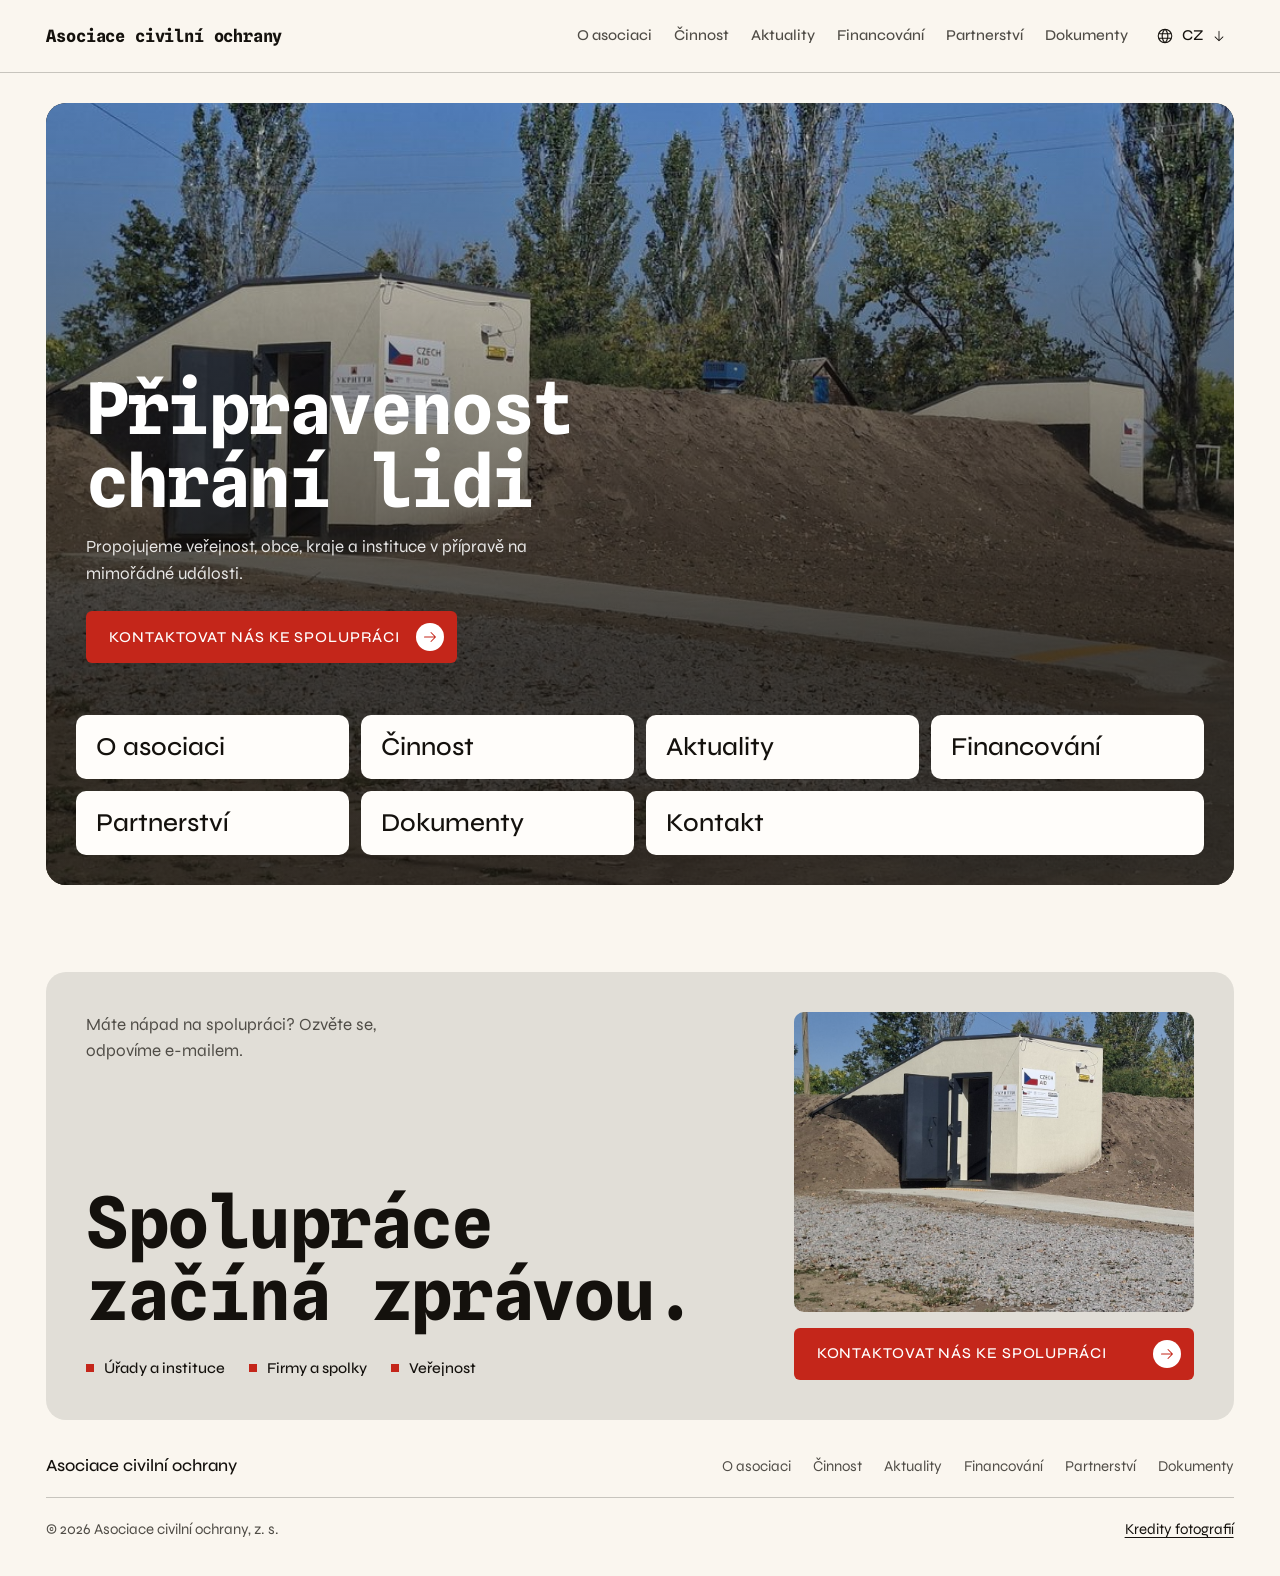
==== web-plna-verze/index.html @ 9e510ac5 "Náhled webu Asociace civilní ochrany: plná verze a verze Web připravujeme Co-Authored-By: Claude Opu" ====
<!doctype html>
<html lang="cs">
<head>
  <meta charset="utf-8">
  <meta name="viewport" content="width=device-width, initial-scale=1">
  <title data-i18n="meta.title">Asociace civilní ochrany | Připravenost obyvatel a spolupráce s institucemi</title>
  <meta name="description" content="Asociace civilní ochrany vznikla v roce 2026. Propojuje veřejnost, obce, kraje a instituce v přípravě na mimořádné události." data-i18n-attr="content:meta.desc">
  <meta name="theme-color" content="#FAF6EF">
  <link rel="preload" href="assets/fonts/SplineSansMono-Variable.ttf" as="font" type="font/ttf" crossorigin>
  <link rel="preload" href="assets/fonts/Syne-Variable.ttf" as="font" type="font/ttf" crossorigin>
  <link rel="stylesheet" href="css/styles.css">
  <script>if(!matchMedia('(prefers-reduced-motion: reduce)').matches){document.documentElement.classList.add('js-enter');setTimeout(function(){document.documentElement.classList.remove('js-enter')},2500)}</script>
  <script src="js/i18n.js" defer></script>
  <script src="js/main.js" defer></script>
</head>
<body>
<a class="skip" href="#obsah"><span data-i18n="ui.skip">Přeskočit na obsah</span></a>

<header class="nav">
  <div class="wrap nav__bar">
    <a class="brand" href="index.html"><span data-i18n="ui.brand">Asociace civilní ochrany</span></a>
    <nav class="nav__links" aria-label="Hlavní navigace" data-i18n-attr="aria-label:ui.mainnav">
      <a href="o-asociaci.html"><span data-i18n="nav.about">O asociaci</span></a>
      <a href="cinnost.html"><span data-i18n="nav.areas">Činnost</span></a>
      <a href="aktuality.html"><span data-i18n="nav.news">Aktuality</span></a>
      <a href="financovani.html"><span data-i18n="nav.funding">Financování</span></a>
      <a href="partnerstvi.html"><span data-i18n="nav.partners">Partnerství</span></a>
      <a href="dokumenty.html"><span data-i18n="nav.docs">Dokumenty</span></a>
    </nav>
    <div class="langdd lang--bar" data-langdd>
      <button class="langdd__btn" type="button" aria-haspopup="listbox" aria-expanded="false" aria-controls="langdd-bar" aria-label="Jazyk" data-i18n-attr="aria-label:ui.langgroup"><span class="ic ic--globe langdd__globe" aria-hidden="true"></span><span data-langdd-code>CZ</span><span class="ic ic--arrow-right langdd__caret" aria-hidden="true"></span></button>
      <ul class="langdd__list" id="langdd-bar" role="listbox" aria-label="Jazyk" data-i18n-attr="aria-label:ui.langgroup" hidden>
        <li class="langdd__opt" role="option" data-lang="cs" lang="cs" aria-selected="true" tabindex="-1">Čeština (CZ)</li>
        <li class="langdd__opt" role="option" data-lang="en" lang="en" aria-selected="false" tabindex="-1">English (EN)</li>
        <li class="langdd__opt" role="option" data-lang="pl" lang="pl" aria-selected="false" tabindex="-1">Polski (PL)</li>
        <li class="langdd__opt" role="option" data-lang="uk" lang="uk" aria-selected="false" tabindex="-1">Українська (UA)</li>
        <li class="langdd__opt" role="option" data-lang="fi" lang="fi" aria-selected="false" tabindex="-1">Suomi (FI)</li>
      </ul>
    </div>
    <a class="btn btn--primary nav__cta" href="kontakt.html" data-bar-cta><span data-i18n="nav.contact">Kontakt</span><span class="btn__arrow" aria-hidden="true"><span class="ic ic--arrow-right"></span></span></a>
    <button class="burger" type="button" aria-expanded="false" aria-controls="menu" data-burger aria-label="Otevřít menu" data-i18n-attr="aria-label:ui.menuOpen"><span></span><span></span></button>
  </div>
</header>

<div class="menu" id="menu" role="dialog" aria-modal="true" aria-label="Menu" data-i18n-attr="aria-label:ui.menu" data-menu>
  <div class="menu__top">
    <a class="brand" href="index.html" data-menu-link><span data-i18n="ui.brand">Asociace civilní ochrany</span></a>
    <button class="burger burger--close" type="button" data-menu-close aria-label="Zavřít menu" data-i18n-attr="aria-label:ui.menuClose"><span></span><span></span></button>
  </div>
  <ul class="menu__list">
    <li style="--i:0"><a href="o-asociaci.html" data-menu-link><span data-i18n="nav.about">O asociaci</span></a></li>
    <li style="--i:1"><a href="cinnost.html" data-menu-link><span data-i18n="nav.areas">Činnost</span></a></li>
    <li style="--i:2"><a href="aktuality.html" data-menu-link><span data-i18n="nav.news">Aktuality</span></a></li>
    <li style="--i:3"><a href="financovani.html" data-menu-link><span data-i18n="nav.funding">Financování</span></a></li>
    <li style="--i:4"><a href="partnerstvi.html" data-menu-link><span data-i18n="nav.partners">Partnerství</span></a></li>
    <li style="--i:5"><a href="dokumenty.html" data-menu-link><span data-i18n="nav.docs">Dokumenty</span></a></li>
    <li style="--i:6"><a href="kontakt.html" data-menu-link><span data-i18n="nav.contact">Kontakt</span></a></li>
  </ul>
  <div class="menu__foot">
    <div class="langdd langdd--up" data-langdd>
      <button class="langdd__btn" type="button" aria-haspopup="listbox" aria-expanded="false" aria-controls="langdd-menu" aria-label="Jazyk" data-i18n-attr="aria-label:ui.langgroup"><span class="ic ic--globe langdd__globe" aria-hidden="true"></span><span data-langdd-code>CZ</span><span class="ic ic--arrow-right langdd__caret" aria-hidden="true"></span></button>
      <ul class="langdd__list" id="langdd-menu" role="listbox" aria-label="Jazyk" data-i18n-attr="aria-label:ui.langgroup" hidden>
        <li class="langdd__opt" role="option" data-lang="cs" lang="cs" aria-selected="true" tabindex="-1">Čeština (CZ)</li>
        <li class="langdd__opt" role="option" data-lang="en" lang="en" aria-selected="false" tabindex="-1">English (EN)</li>
        <li class="langdd__opt" role="option" data-lang="pl" lang="pl" aria-selected="false" tabindex="-1">Polski (PL)</li>
        <li class="langdd__opt" role="option" data-lang="uk" lang="uk" aria-selected="false" tabindex="-1">Українська (UA)</li>
        <li class="langdd__opt" role="option" data-lang="fi" lang="fi" aria-selected="false" tabindex="-1">Suomi (FI)</li>
      </ul>
    </div>
    <a class="btn btn--primary btn--block" href="kontakt.html" data-menu-link><span data-i18n="cta.contactFull">Kontaktovat nás ke spolupráci</span><span class="btn__arrow" aria-hidden="true"><span class="ic ic--arrow-right"></span></span></a>
  </div>
</div>

<main id="obsah">
  <section class="hero" aria-labelledby="hero-title">
    <div class="wrap">
      <div class="hero__grid">
      
      <div class="hero__card">
        <div class="hero__media" data-hero="card"><picture><source media="(min-width: 1200px)" srcset="assets/img/hero-shelter-wide.jpg" width="2600" height="1462"><img src="assets/img/hero-shelter-w1280.jpg" srcset="assets/img/hero-shelter-w1280.jpg 1280w, assets/img/hero-shelter.jpg 2560w" sizes="100vw" width="2560" height="1440" fetchpriority="high" alt="Zemí krytý úkryt pro civilní obyvatelstvo s otevřenými ocelovými dveřmi a betonovým chodníkem" data-i18n-attr="alt:hero.alt"></picture></div>
        <div class="hero__copy">
          <h1 class="h1 hero__title" id="hero-title"><span class="ln" data-hero="rise" data-i18n="hero.t1">Připravenost</span><span class="ln" data-hero="rise" data-i18n="hero.t2">chrání lidi</span></h1>
          <p class="hero__lede" data-hero="rise" data-i18n="hero.lede">Propojujeme veřejnost, obce, kraje a instituce v přípravě na mimořádné události.</p>
          <a class="btn btn--primary hero__cta" data-hero="rise" href="kontakt.html#formular"><span data-i18n="cta.contactFull">Kontaktovat nás ke spolupráci</span><span class="btn__arrow" aria-hidden="true"><span class="ic ic--arrow-right"></span></span></a>
        </div>
      </div>
      </div>
      <nav class="signpost" aria-label="Rozcestník" data-i18n-attr="aria-label:sp.label">
          <ol class="signpost__list">
            <li data-hero="sp"><a class="sp" href="o-asociaci.html"><span class="sp__title" data-i18n="nav.about">O asociaci</span><span class="ic ic--arrow-right sp__arrow" aria-hidden="true"></span></a></li>
            <li data-hero="sp"><a class="sp" href="cinnost.html"><span class="sp__title" data-i18n="nav.areas">Činnost</span><span class="ic ic--arrow-right sp__arrow" aria-hidden="true"></span></a></li>
            <li data-hero="sp"><a class="sp" href="aktuality.html"><span class="sp__title" data-i18n="nav.news">Aktuality</span><span class="ic ic--arrow-right sp__arrow" aria-hidden="true"></span></a></li>
            <li data-hero="sp"><a class="sp" href="financovani.html"><span class="sp__title" data-i18n="nav.funding">Financování</span><span class="ic ic--arrow-right sp__arrow" aria-hidden="true"></span></a></li>
            <li data-hero="sp"><a class="sp" href="partnerstvi.html"><span class="sp__title" data-i18n="nav.partners">Partnerství</span><span class="ic ic--arrow-right sp__arrow" aria-hidden="true"></span></a></li>
            <li data-hero="sp"><a class="sp" href="dokumenty.html"><span class="sp__title" data-i18n="nav.docs">Dokumenty</span><span class="ic ic--arrow-right sp__arrow" aria-hidden="true"></span></a></li>
            <li data-hero="sp"><a class="sp" href="kontakt.html"><span class="sp__title" data-i18n="nav.contact">Kontakt</span><span class="ic ic--arrow-right sp__arrow" aria-hidden="true"></span></a></li>
          </ol>
      </nav>
    </div>
  </section>
</main>

<footer class="foot">
  <div class="wrap">
    <div class="fpanel" data-reveal="rise">
      <div class="fpanel__main">
        <p class="fpanel__note" data-i18n="foot.note">Máte nápad na spolupráci? Ozvěte se, odpovíme e-mailem.</p>
        <h2 class="h1 fpanel__title"><span class="ln" data-i18n="foot.t1">Spolupráce</span><span class="ln" data-i18n="foot.t2">začíná zprávou.</span></h2>
        <ul class="ftags" aria-label="Pro koho" data-i18n-attr="aria-label:foot.tagslabel">
          <li class="ftag"><span class="sq" aria-hidden="true"></span><span data-i18n="foot.tag1">Úřady a instituce</span></li>
          <li class="ftag"><span class="sq" aria-hidden="true"></span><span data-i18n="foot.tag2">Firmy a spolky</span></li>
          <li class="ftag"><span class="sq" aria-hidden="true"></span><span data-i18n="foot.tag3">Veřejnost</span></li>
        </ul>
      </div>
      <div class="fpanel__side">
        <div class="frame fpanel__photo"><img src="assets/img/contact-shelter-22x25.jpg" width="1056" height="1200" decoding="async" data-reveal="media" alt="Vstup do úkrytu pro civilní obyvatelstvo pod zemním valem" data-i18n-attr="alt:foot.alt"></div>
        <a class="btn btn--primary btn--block" href="kontakt.html"><span data-i18n="cta.contactFull">Kontaktovat nás ke spolupráci</span><span class="btn__arrow" aria-hidden="true"><span class="ic ic--arrow-right"></span></span></a>
      </div>
    </div>
    <div class="fbar" data-reveal="rise">
      <a class="brand brand--foot" href="index.html"><span data-i18n="ui.brand">Asociace civilní ochrany</span></a>
      <nav class="fbar__links" aria-label="Navigace v patičce" data-i18n-attr="aria-label:foot.navlabel">
        <a href="o-asociaci.html"><span data-i18n="nav.about">O asociaci</span></a>
        <a href="cinnost.html"><span data-i18n="nav.areas">Činnost</span></a>
        <a href="aktuality.html"><span data-i18n="nav.news">Aktuality</span></a>
        <a href="financovani.html"><span data-i18n="nav.funding">Financování</span></a>
        <a href="partnerstvi.html"><span data-i18n="nav.partners">Partnerství</span></a>
        <a href="dokumenty.html"><span data-i18n="nav.docs">Dokumenty</span></a>
      </nav>
      <div class="fbar__meta">
        <span>© 2026 <span data-i18n="ui.brand">Asociace civilní ochrany</span>, z. s.</span>
        <button class="fbtn" type="button" data-dialog-open="kredity"><span data-i18n="foot.credits">Kredity fotografií</span></button>
      </div>
    </div>
  </div>
</footer>
<dialog class="dialog" id="kredity" aria-labelledby="kredity-title">
  <div class="dialog__head">
    <h2 class="h3" id="kredity-title" data-i18n="foot.credits">Kredity fotografií</h2>
    <button class="iconbtn" type="button" data-dialog-close aria-label="Zavřít" data-i18n-attr="aria-label:ui.close"><span class="ic ic--x" aria-hidden="true"></span></button>
  </div>
  <ul>
    <li><span data-i18n="credit.own">Úkryt pro civilní obyvatelstvo (úvod, aktuality, kontakt): archiv asociace, ilustrační snímek</span></li>
    <li><span data-i18n="credit.about">Cvičení IZS:</span> VendySol, <a href="https://commons.wikimedia.org/wiki/File:Cvi%C4%8Den%C3%AD_IZS.jpg">Wikimedia Commons</a>, CC BY-SA 4.0</li>
    <li><span data-i18n="credit.a1">Ukázka hasičů:</span> Michal Maňas, <a href="https://commons.wikimedia.org/wiki/File:Hasici_1.jpg">Wikimedia Commons</a>, CC BY 4.0</li>
    <li><span data-i18n="credit.a2">Povodeň v Praze 2013:</span> Jiří Sedláček, <a href="https://commons.wikimedia.org/wiki/File:Flood_in_Prague_2013,_sand_bags_at_Zenklova_street.JPG">Wikimedia Commons</a>, CC BY-SA 3.0</li>
    <li><span data-i18n="credit.a3">Elektronická siréna:</span> Czech Siren Tech, <a href="https://commons.wikimedia.org/wiki/File:Elektronick%C3%A1_sir%C3%A9na_1500W_Slavon%C3%ADn.jpg">Wikimedia Commons</a>, CC BY-SA 4.0</li>
    <li><span data-i18n="credit.a4">Nácvik s AED:</span> 1GNC Münster, <a href="https://commons.wikimedia.org/wiki/File:Green_Days_Medical_Training_Handorf_2013_(19263117066).jpg">Wikimedia Commons</a>, CC BY 2.0</li>
    <li><span data-i18n="credit.docs">Archivní regály:</span> Roman Deckert, <a href="https://commons.wikimedia.org/wiki/File:CICR-ICRC-WWII-files-Satigny-archive_RomanDeckert09062020.jpg">Wikimedia Commons</a>, CC BY-SA 4.0</li>
    <li><span data-i18n="credit.tools">Ikony: Phosphor Icons, MIT. Písma: Spline Sans Mono a Syne, pro azbuku JetBrains Mono a Montserrat, SIL Open Font License 1.1.</span></li> <!-- taste-skill-ignore: typeface name in photo credits -->
  </ul>
</dialog>
</body>
</html>
---- web-plna-verze/css/styles.css ----
/* Asociace civilní ochrany · light theme.
   One token block; every section reads colours, families, sizes, radii and spacing only from it.
   Brand-mandated patterns the lint flags carry taste-skill-ignore: 1px reference dividers and the photo scrim. */

@font-face { font-family: "Spline Sans Mono"; src: url("../assets/fonts/SplineSansMono-Variable.ttf") format("truetype"); font-weight: 300 700; font-display: swap; } /* taste-skill-ignore: brand display face, local OFL file */
@font-face { font-family: "Syne"; src: url("../assets/fonts/Syne-Variable.ttf") format("truetype"); font-weight: 400 800; font-display: swap; }
@font-face { font-family: "JetBrains Mono"; src: url("../assets/fonts/JetBrainsMono-Variable.ttf") format("truetype"); font-weight: 100 800; font-display: swap; unicode-range: U+0400-04FF, U+2116; } /* taste-skill-ignore: Cyrillic companion to Spline Sans Mono (no Cyrillic), used only for Ukrainian glyphs, local OFL file */
@font-face { font-family: "Montserrat"; src: url("../assets/fonts/Montserrat-Variable.ttf") format("truetype"); font-weight: 100 900; font-display: swap; unicode-range: U+0400-04FF, U+2116; } /* taste-skill-ignore: Cyrillic companion to Syne (no Cyrillic), used only for Ukrainian glyphs, local OFL file */

:root {
  --color-canvas: #FAF6EF;
  --color-surface: #FFFDFA;
  --color-surface-alt: #E1DED7;
  --color-text: #14110D;
  --color-text-muted: #504D47;
  --color-divider: #C7C4BD;
  --color-control-border: #6B6963;
  --color-accent: #C4261A;
  --color-accent-hover: #A90400;
  --color-on-accent: #FFFFFF;
  --color-accent-text: #810200;
  --color-focus-ring: #AC1C11;
  --font-primary: "Spline Sans Mono", "JetBrains Mono", monospace; /* taste-skill-ignore: brand display face plus its Cyrillic companion */
  --font-secondary: "Syne", "Montserrat", sans-serif;
  --text-display: clamp(4rem, 0.5rem + 15vw, 14rem);
  --text-h1: clamp(2.5rem, 1.4rem + 3.8vw, 5rem);
  --text-h2: clamp(2rem, 1.3rem + 2.4vw, 3.5rem);
  --text-h3: clamp(1.25rem, 1.05rem + 0.7vw, 1.625rem);
  --text-body: 1.0625rem;
  --text-small: 0.9375rem;
  --text-label: 0.9375rem;
  --radius-1: 6px;
  --radius-2: 10px;
  --radius-3: 20px;
  --radius-pill: 999px;
  --space-section: clamp(4.5rem, 2.5rem + 6vw, 8.5rem);
  --space-gutter: clamp(1.25rem, 0.5rem + 3vw, 3rem);
  --space-stack: clamp(1rem, 0.75rem + 1vw, 1.75rem);

  /* derived */
  --content: 1360px;
  --nav-h: 72px;
  --col-gap: 24px;
  --text-row: calc(var(--text-body) * 1.15);
  --scrim: color-mix(in srgb, var(--color-text) 76%, transparent);
  --scrim-soft: color-mix(in srgb, var(--color-text) 42%, transparent);
  --on-photo-muted: color-mix(in srgb, var(--color-on-accent) 88%, transparent);
  --ease-out: cubic-bezier(0.2, 0.7, 0.2, 1);
  --ease-strong: cubic-bezier(0.16, 1, 0.3, 1);
  --dur-fb: 160ms;
  color-scheme: light;
}

/* ---------- Base ---------- */
*, *::before, *::after { box-sizing: border-box; }
html { -webkit-text-size-adjust: 100%; scroll-padding-top: calc(var(--nav-h) + 16px); }
body { margin: 0; background: var(--color-canvas); color: var(--color-text); font-family: var(--font-secondary); font-size: var(--text-body); line-height: 1.55; font-weight: 400; }
body.menu-open { overflow: hidden; }
img { display: block; max-width: 100%; height: auto; }
a { color: inherit; text-underline-offset: 3px; }
h1, h2, h3, p, ul, ol, figure, dl, dd, blockquote { margin: 0; }
ul, ol { padding: 0; list-style: none; }
button { font: inherit; color: inherit; }
table { border-collapse: collapse; }
:focus-visible { outline: 2px solid var(--color-focus-ring); outline-offset: 3px; }

.wrap { width: 100%; max-width: calc(var(--content) + 2 * var(--space-gutter)); margin-inline: auto; padding-inline: var(--space-gutter); }
.h1, .h2, .h3 { font-family: var(--font-primary); font-weight: 700; text-wrap: balance; }
.h1 { font-size: var(--text-h1); line-height: 1.02; letter-spacing: -0.035em; }
.h2 { font-size: var(--text-h2); line-height: 1.06; letter-spacing: -0.03em; }
.h3 { font-size: var(--text-h3); line-height: 1.18; letter-spacing: -0.015em; }
.ln { display: block; }
.small { font-size: var(--text-small); }
.muted { color: var(--color-text-muted); }
.visually-hidden { position: absolute !important; width: 1px; height: 1px; padding: 0; margin: -1px; overflow: hidden; clip: rect(0 0 0 0); white-space: nowrap; border: 0; }
.skip { position: absolute; left: var(--space-gutter); top: -100px; z-index: 100; background: var(--color-text); color: var(--color-canvas); padding: 12px 18px; border-radius: var(--radius-1); }
.skip:focus { top: 12px; }

/* ---------- Label (one style) ---------- */
.label { display: inline-flex; align-items: center; flex-wrap: nowrap; gap: 10px; font-family: var(--font-secondary); font-weight: 500; font-size: var(--text-small); letter-spacing: 0; line-height: 1.35; color: var(--color-text); }
.label > span:not(.sq) { min-inline-size: 0; }
.sq { display: inline-block; inline-size: 8px; block-size: 8px; background: var(--color-accent); flex: none; }
.sq--muted { background: var(--color-text-muted); }
.idx { color: var(--color-accent-text); }

/* ---------- Icons (Phosphor sprite as masks) ---------- */
.ic { display: inline-block; inline-size: 1.25em; block-size: 1.25em; background-color: currentColor; -webkit-mask: var(--ic) center / contain no-repeat; mask: var(--ic) center / contain no-repeat; flex: none; }
.ic--arrow-right { --ic: url("../assets/icons/phosphor-sprite.svg#arrow-right"); }
.ic--globe { --ic: url("../assets/icons/phosphor-sprite.svg#globe"); }
.ic--arrow-up-right { --ic: url("../assets/icons/phosphor-sprite.svg#arrow-up-right"); }
.ic--coins { --ic: url("../assets/icons/phosphor-sprite.svg#coins"); }
.ic--calendar-blank { --ic: url("../assets/icons/phosphor-sprite.svg#calendar-blank"); }
.ic--users-three { --ic: url("../assets/icons/phosphor-sprite.svg#users-three"); }
.ic--bank { --ic: url("../assets/icons/phosphor-sprite.svg#bank"); }
.ic--hand-coins { --ic: url("../assets/icons/phosphor-sprite.svg#hand-coins"); }
.ic--gift { --ic: url("../assets/icons/phosphor-sprite.svg#gift"); }
.ic--chalkboard-teacher { --ic: url("../assets/icons/phosphor-sprite.svg#chalkboard-teacher"); }
.ic--file-text { --ic: url("../assets/icons/phosphor-sprite.svg#file-text"); }
.ic--scales { --ic: url("../assets/icons/phosphor-sprite.svg#scales"); }
.ic--list-checks { --ic: url("../assets/icons/phosphor-sprite.svg#list-checks"); }
.ic--hand-heart { --ic: url("../assets/icons/phosphor-sprite.svg#hand-heart"); }
.ic--envelope-simple { --ic: url("../assets/icons/phosphor-sprite.svg#envelope-simple"); }
.ic--paper-plane-tilt { --ic: url("../assets/icons/phosphor-sprite.svg#paper-plane-tilt"); }
.ic--x { --ic: url("../assets/icons/phosphor-sprite.svg#x"); }

/* ---------- Buttons (one primary, one secondary) ---------- */
.btn { display: inline-flex; align-items: center; justify-content: space-between; gap: 16px; min-block-size: 52px; padding: 8px 12px 8px 22px; border: 1px solid transparent; border-radius: var(--radius-1); font-family: var(--font-secondary); font-weight: 500; font-size: var(--text-small); letter-spacing: 0.06em; line-height: 1.25; text-transform: uppercase; text-decoration: none; text-align: left; cursor: pointer; transition: background-color var(--dur-fb) var(--ease-out), border-color var(--dur-fb) var(--ease-out), transform 100ms var(--ease-out); }
.btn__arrow { display: grid; place-items: center; inline-size: 28px; block-size: 28px; border-radius: var(--radius-pill); flex: none; transition: transform 180ms var(--ease-out); }
.btn__arrow .ic { inline-size: 16px; block-size: 16px; }
.btn--primary { background: var(--color-accent); color: var(--color-on-accent); }
.btn--primary .btn__arrow { background: var(--color-on-accent); color: var(--color-accent); }
.btn--secondary { background: transparent; border-color: var(--color-control-border); color: var(--color-text); }
.btn--secondary .btn__arrow { color: var(--color-accent-text); }
.btn--block { display: flex; inline-size: 100%; }
.btn:active { transform: translateY(1px); }
@media (hover: hover) and (pointer: fine) {
  .btn--primary:hover { background: var(--color-accent-hover); }
  .btn--secondary:hover { background: var(--color-surface-alt); }
  .btn:hover .btn__arrow { transform: translateX(3px); }
}

/* ---------- Shared surfaces ---------- */
.card { background: var(--color-surface); border-radius: var(--radius-2); }
.frame { position: relative; overflow: hidden; border-radius: var(--radius-2); background: var(--color-surface-alt); }
.frame img { inline-size: 100%; block-size: 100%; object-fit: cover; filter: saturate(0.9); }
.cap { margin-block-start: 10px; font-size: var(--text-small); line-height: 1.45; color: var(--color-text-muted); }
.cap a { display: inline-block; padding-block: 13px; margin-block: -13px; }
.rule { block-size: 1px; background: var(--color-divider); transform-origin: left center; }
.vr { inline-size: 1px; block-size: 48px; background: var(--color-divider); flex: none; }
.status { display: inline-flex; align-items: center; gap: 10px; min-block-size: 36px; padding: 6px 12px; border-radius: var(--radius-1); background: var(--color-surface-alt); font-weight: 500; font-size: var(--text-small); line-height: 1.3; }
.box { display: inline-grid; place-items: center; min-inline-size: 72px; min-block-size: 40px; padding: 4px 12px; border: 1px solid var(--color-control-border); border-radius: var(--radius-1); font-family: var(--font-primary); font-weight: 500; font-size: var(--text-small); white-space: nowrap; }
.aco-tile { display: inline-flex; align-items: center; justify-content: center; gap: 6px; inline-size: 56px; aspect-ratio: 1; flex: none; border-radius: var(--radius-1); background: var(--color-surface-alt); font-family: var(--font-primary); font-weight: 700; font-size: var(--text-small); letter-spacing: -0.02em; color: var(--color-text); }
.aco-tile .sq { inline-size: 6px; block-size: 6px; }

/* ---------- Navigation ---------- */
.nav { position: sticky; top: 0; z-index: 50; background: var(--color-canvas); border-bottom: 1px solid var(--color-divider); } /* taste-skill-ignore: anchor nav divider */
.nav__bar { display: flex; align-items: center; gap: 20px; block-size: var(--nav-h); }
.brand { display: inline-flex; align-items: center; min-block-size: 44px; flex: none; white-space: nowrap; text-decoration: none; font-family: var(--font-primary); font-weight: 700; font-size: var(--text-body); letter-spacing: -0.01em; }
.brand--foot { font-family: var(--font-secondary); font-weight: 500; letter-spacing: 0; }
.nav__links { display: flex; align-items: center; gap: 22px; margin-inline-start: auto; }
.nav__links a { position: relative; display: inline-flex; align-items: center; min-block-size: 44px; font-weight: 500; font-size: var(--text-small); color: var(--color-text-muted); text-decoration: none; transition: color var(--dur-fb) var(--ease-out); }
/* Selection line: dashed while hovered (grows from the left), solid for the current page */
.nav__links a::after { content: ""; position: absolute; inset-inline: 0; inset-block-end: 6px; border-block-end: 2px dashed var(--color-accent); transform: scaleX(0); transform-origin: right center; transition: transform 220ms var(--ease-out); pointer-events: none; }
.nav__links a[aria-current]:not([aria-current="false"]) { color: var(--color-text); }
.nav__links a[aria-current]:not([aria-current="false"])::after { border-block-end-style: solid; transform: none; transition: none; }
.nav__links a:focus-visible { color: var(--color-text); }
.nav__links a:focus-visible::after { transform: none; transform-origin: left center; }
@media (hover: hover) and (pointer: fine) {
  .nav__links a:hover { color: var(--color-text); }
  .nav__links a:hover::after { transform: none; transform-origin: left center; }
}
.langdd { position: relative; display: inline-flex; }
.langdd__btn { display: inline-flex; align-items: center; gap: 8px; min-inline-size: 44px; min-block-size: 44px; padding: 0 8px; border: 0; border-radius: var(--radius-1); background: none; cursor: pointer; font-family: var(--font-secondary); font-weight: 500; font-size: var(--text-small); color: var(--color-text); transition: background-color var(--dur-fb) var(--ease-out); }
.langdd__globe { inline-size: 18px; block-size: 18px; }
.langdd__caret { inline-size: 14px; block-size: 14px; transform: rotate(90deg); transition: transform 180ms var(--ease-out); }
.langdd.is-open .langdd__caret { transform: rotate(-90deg); }
.langdd__list { position: absolute; z-index: 70; inset-block-start: calc(100% + 6px); inset-inline-end: 0; min-inline-size: 180px; margin: 0; padding: 6px; list-style: none; background: var(--color-surface); border: 1px solid var(--color-divider); border-radius: var(--radius-2); } /* taste-skill-ignore: dropdown panel edge on canvas */
.langdd__list[hidden] { display: none; }
.langdd--up .langdd__list { inset-block-start: auto; inset-block-end: calc(100% + 6px); inset-inline-end: auto; inset-inline-start: 0; }
.langdd__opt { display: flex; align-items: center; min-block-size: 44px; padding: 0 12px; border-radius: var(--radius-1); cursor: pointer; font-weight: 500; font-size: var(--text-small); color: var(--color-text-muted); }
.langdd__opt[aria-selected="true"] { color: var(--color-text); text-decoration: underline 2px var(--color-accent); text-underline-offset: 6px; }
.langdd__opt:focus-visible { outline: 2px solid var(--color-focus-ring); outline-offset: -2px; color: var(--color-text); }
@media (hover: hover) and (pointer: fine) {
  .langdd__btn:hover { background: var(--color-surface-alt); }
  .langdd__opt:hover { background: var(--color-canvas); color: var(--color-text); }
}
@media (prefers-reduced-motion: no-preference) {
  .langdd.is-open .langdd__list { animation: dd-in 180ms var(--ease-out); }
  @keyframes dd-in { from { opacity: 0; transform: translateY(6px); } }
}
.nav__cta { min-block-size: 44px; padding-block: 6px; padding-inline: 18px 8px; }
.burger { display: none; position: relative; inline-size: 44px; block-size: 44px; border: 0; background: none; cursor: pointer; padding: 0; }
.burger span { position: absolute; left: 10px; right: 10px; block-size: 2px; background: currentColor; transition: transform 240ms var(--ease-out); }
.burger span:first-child { top: 17px; }
.burger span:last-child { top: 25px; }
.burger--close span:first-child { transform: translateY(4px) rotate(45deg); }
.burger--close span:last-child { transform: translateY(-4px) rotate(-45deg); }
.nav__cta[data-away] { opacity: 0; visibility: hidden; transition: opacity 200ms var(--ease-out), visibility 0s linear 200ms; }
@media (max-width: 1439px) { .nav__bar .nav__cta { display: none; } }
@media (max-width: 1199px) {
  .nav__links { display: none; }
  .lang--bar { margin-inline-start: auto; }
  .burger { display: inline-block; }
}
@media (max-width: 699px) {
  :root { --nav-h: 64px; }
  .lang--bar { display: none; }
  .burger { margin-inline-start: auto; }
}

/* Menu sheet */
.menu { position: fixed; inset: 0; z-index: 60; display: none; flex-direction: column; background: var(--color-canvas); padding-inline: var(--space-gutter); padding-block-end: var(--space-stack); overflow-y: auto; }
.menu.is-open { display: flex; }
.menu__top { display: flex; align-items: center; justify-content: space-between; block-size: var(--nav-h); flex: none; }
.menu__list { counter-reset: m; margin-block: var(--space-stack); display: grid; }
.menu__list li { counter-increment: m; border-bottom: 1px solid var(--color-divider); } /* taste-skill-ignore: menu row divider */
.menu__list a { display: flex; align-items: baseline; gap: 16px; min-block-size: 56px; padding-block: 10px; text-decoration: none; font-family: var(--font-primary); font-weight: 700; font-size: var(--text-h3); letter-spacing: -0.02em; }
.menu__list a::before { content: "(0" counter(m) ")"; font-weight: 500; font-size: var(--text-small); color: var(--color-accent-text); }
.menu__list a[aria-current]:not([aria-current="false"]) > span { text-decoration: underline 2px solid var(--color-accent); text-underline-offset: 8px; }
.menu__foot { margin-block-start: auto; display: grid; gap: 16px; }
@media (prefers-reduced-motion: no-preference) {
  .menu.is-open { animation: menu-in 240ms var(--ease-out); }
  .menu.is-open .menu__list li { animation: menu-li 280ms var(--ease-out) both; animation-delay: calc(var(--i, 0) * 60ms); }
  @keyframes menu-in { from { opacity: 0; } }
  @keyframes menu-li { from { opacity: 0; transform: translateY(12px); } }
}
@media (min-width: 900px) { .menu__list { grid-template-columns: 1fr 1fr; column-gap: var(--col-gap); } }

/* ---------- Page heads (subpages) ---------- */
.ph { padding-block-start: calc(var(--space-stack) * 2); }
.ph__row { display: flex; align-items: center; flex-wrap: wrap; gap: 12px 24px; }
.ph .rule { margin-block-start: var(--space-stack); }
.ph + .sec, .ph + * { margin-block-start: calc(var(--space-stack) * 1.5); }
.ph--hero { display: flex; flex-direction: column; padding-block-end: var(--space-stack); }
.ph__body { margin-block-end: var(--space-stack); display: flex; flex-wrap: wrap; align-items: center; justify-content: space-between; gap: 16px 32px; margin-block-start: var(--space-stack); }
.ph__lede { max-inline-size: 52ch; font-size: var(--text-row); line-height: 1.45; color: var(--color-text-muted); }
.ph__media { flex: none; block-size: clamp(240px, 30svh, 340px); margin-block-start: 0; border-radius: var(--radius-3); }
.ph__media img { position: absolute; inset: 0; }
.ph--hero + *, .wrap:has(> .ph--hero) + * { margin-block-start: var(--space-section); }
/* Činnost, Aktuality: hero without photo, half the gap to the content */
.ph--tight { padding-block-end: 0; }
.ph--tight .ph__body { margin-block-end: 0; }
.ph--hero.ph--tight + * { margin-block-start: calc((var(--space-section) + 2 * var(--space-stack)) / 2); }
@media (max-width: 699px) {
  .ph__body .btn { inline-size: 100%; }
  .ph__media { block-size: clamp(160px, 26svh, 240px); }
}
.sec { padding-block-start: var(--space-section); }
@media (max-width: 699px) {
  .ph__row, .sechead { flex-direction: column-reverse; align-items: flex-start; }
  .ph__row .vr, .sechead .vr { display: none; }
}

/* ---------- Home hero (avoora-01-hero) ---------- */
.hero { padding-block-start: calc(var(--space-stack) * 1.2); }
.hero { --sp-h: 140px; --hero-pad: calc(var(--space-stack) * 1.2); }
.hero__grid { display: grid; grid-template-columns: repeat(12, minmax(0, 1fr)); grid-template-rows: minmax(0, 1fr); column-gap: var(--col-gap); row-gap: 16px; align-items: end; min-block-size: min(calc(100svh - var(--nav-h) - var(--hero-pad) - 16px), 800px); }
.hero__card { grid-column: 1 / -1; align-self: stretch; position: relative; display: flex; flex-direction: column; justify-content: flex-end; gap: 28px; min-block-size: 560px; padding: 40px 30px calc(var(--sp-h) + 82px); border-radius: var(--radius-3); overflow: hidden; }
.hero__media { position: absolute; inset: 0; z-index: 0; overflow: hidden; background: var(--color-text); }
.hero__media img { inline-size: 100%; block-size: 100%; object-fit: cover; object-position: 40% 50%; filter: saturate(0.9); }
.hero__media picture { display: contents; }
/* expanded: a tighter crop of the original (hero-shelter-wide.jpg via <picture>) lifts the shelter above the heading; shorter screens get a slight extra zoom */
@media (min-width: 1200px) { .hero__media img { object-position: 30% 100%; } }
@media (min-width: 1200px) and (max-height: 949px) { .hero__media img { transform: scale(1.046); transform-origin: 15% 100%; } }
.hero__media::after { content: ""; position: absolute; inset: 0; background: linear-gradient(to top, var(--scrim) 0%, var(--scrim) 30%, var(--scrim-soft) 62%, transparent 100%); } /* taste-skill-ignore: neutral photo scrim for text contrast */
.hero__copy { position: relative; z-index: 1; padding-inline: 10px; }
.hero__title { color: var(--color-on-accent); }
.hero__lede { max-inline-size: 46ch; margin-block-start: 16px; color: var(--on-photo-muted); }
.hero__cta { margin-block-start: 24px; }
.signpost { position: relative; z-index: 1; margin-block-start: calc(-1 * (var(--sp-h) + 30px)); padding-inline: 30px; }
.signpost__list { display: grid; grid-template-columns: repeat(4, minmax(0, 1fr)); gap: 12px; counter-reset: sp; }
.signpost__list li { counter-increment: sp; }
.signpost__list li:nth-child(7) { grid-column: span 2; }
.sp { display: flex; align-items: center; gap: 10px; block-size: 100%; min-block-size: 64px; padding: 0 20px; background: var(--color-surface); color: var(--color-text); border-radius: var(--radius-2); text-decoration: none; outline: 2px solid transparent; outline-offset: -2px; }
.sp__title { min-inline-size: 0; font-weight: 500; font-size: var(--text-h3); line-height: 1.2; transition: color 200ms var(--ease-out), transform 200ms var(--ease-out); }
.sp__arrow { inline-size: 20px; block-size: 20px; margin-inline-end: 8px; flex: none; color: var(--color-accent); opacity: 0; transition: opacity 200ms var(--ease-out), transform 200ms var(--ease-out); }
/* Cross-link card on Dokumenty still uses the arrow disc */
.sp__go { display: grid; place-items: center; inline-size: 28px; block-size: 28px; margin-inline-start: auto; flex: none; border-radius: var(--radius-pill); background: var(--color-accent); color: var(--color-on-accent); transition: transform 180ms var(--ease-out); }
.sp__go .ic { inline-size: 16px; block-size: 16px; }
.sp:focus-visible { outline-color: var(--color-focus-ring); }
.sp:focus-visible .sp__title, .sp:active .sp__title { color: var(--color-accent); transform: translateX(4px); }
.sp:focus-visible .sp__arrow, .sp:active .sp__arrow { opacity: 1; transform: translateX(8px); }
@media (hover: hover) and (pointer: fine) {
  .sp:hover .sp__title { color: var(--color-accent); transform: translateX(4px); }
  .sp:hover .sp__arrow { opacity: 1; transform: translateX(8px); }
}

@media (max-width: 1199px) {
  .hero__grid { grid-template-columns: minmax(0, 1fr); grid-template-rows: minmax(0, 1fr); grid-template-areas: "media"; row-gap: 20px; min-block-size: min(calc(100svh - var(--nav-h) - var(--hero-pad) - 8px), 800px); }
  .hero__card { display: contents; overflow: visible; }
  .hero__media { grid-area: media; align-self: stretch; position: relative; inset: auto; min-block-size: 420px; border-radius: var(--radius-3); }
  .hero__copy { grid-area: media; align-self: end; padding: 28px; }
  .signpost { margin-block-start: 40px; padding-inline: 0; }
  .signpost__list { grid-template-columns: repeat(2, minmax(0, 1fr)); }
  .signpost__list li:nth-child(7) { grid-column: 1 / -1; }
}
@media (max-width: 699px) {
  .hero__grid { grid-template-rows: minmax(0, 1fr) auto auto; grid-template-areas: "media" "lede" "cta"; row-gap: 16px; min-block-size: calc(100svh - var(--nav-h) - var(--hero-pad) - 4px); }
  .hero__media { min-block-size: 280px; max-block-size: 800px; }
  .hero__media img { object-position: 18% 50%; }
  .hero__copy { display: contents; }
  .hero__title { grid-area: media; align-self: end; position: relative; z-index: 1; padding: 22px 20px; }
  .hero__lede { grid-area: lede; margin: 0; color: var(--color-text); }
  .hero__cta { grid-area: cta; margin: 0; inline-size: 100%; }
  .signpost { margin-block-start: 40px; }
  .signpost__list { grid-template-columns: minmax(0, 1fr); gap: 8px; }
  .signpost__list li:nth-child(7) { grid-column: auto; }
  .sp { min-block-size: 56px; padding: 0 16px; }
}

/* ---------- O asociaci ---------- */
.mission__grid { display: grid; grid-template-columns: repeat(12, minmax(0, 1fr)); column-gap: var(--col-gap); align-items: start; }
.mission__text { grid-column: 1 / 7; display: grid; gap: var(--space-stack); justify-items: start; font-size: var(--text-h3); line-height: 1.38; }
.mission__photo { grid-column: 8 / 13; }
.mission__photo .frame { aspect-ratio: 6 / 5; }
.stats__title { margin-block-end: var(--space-stack); }
.about__stats { display: grid; grid-template-columns: repeat(4, minmax(0, 1fr)); margin-block-start: var(--space-stack); counter-reset: st; }
.about__stats li { counter-increment: st; }
.about__stats li + li .stat { border-left: 1px solid var(--color-divider); } /* taste-skill-ignore: reference column rule */
.stat { display: flex; flex-direction: column; gap: 10px; block-size: 100%; min-block-size: 44px; padding: 4px 24px 8px; text-decoration: none; }
.about__stats li:first-child .stat { padding-inline-start: 0; }
.stat::before { content: "0" counter(st); font-family: var(--font-primary); font-weight: 700; font-size: var(--text-h2); line-height: 1; letter-spacing: -0.03em; color: var(--color-accent-text); }
.stat__name { font-size: var(--text-body); line-height: 1.35; }
@media (hover: hover) and (pointer: fine) { .stat:hover .stat__name { text-decoration: underline; } }
@media (max-width: 1099px) {
  .mission__text { grid-column: 1 / 8; }
  .mission__photo { grid-column: 8 / 13; }
  .stat::before { font-size: var(--text-h3); }
}
@media (max-width: 699px) {
  .mission__grid { grid-template-columns: minmax(0, 1fr); row-gap: var(--space-stack); }
  .mission__text, .mission__photo { grid-column: 1; }
  .mission__text { font-size: var(--text-row); }
  .mission__text .btn { inline-size: 100%; }
  .mission__text > div { justify-self: stretch; }
  .about__stats { grid-template-columns: 1fr 1fr; }
  .about__stats li + li .stat { border-left: 0; }
  .about__stats li:nth-child(even) .stat { border-left: 1px solid var(--color-divider); } /* taste-skill-ignore: reference column rule */
  .about__stats li:nth-child(n+3) { border-top: 1px solid var(--color-divider); } /* taste-skill-ignore: reference row rule */
  .about__stats .stat, .about__stats li:first-child .stat { padding: 20px 16px 20px 0; }
  .about__stats li:nth-child(even) .stat { padding-inline-start: 16px; }
}

/* ---------- Činnost (avoora-03-work-1..4) ---------- */
.areas { counter-reset: area; }
.area { counter-increment: area; }
.area + .area { margin-block-start: calc(var(--space-stack) * 2); }
.area__frame { position: relative; overflow: hidden; border-radius: var(--radius-3); aspect-ratio: 2.1; background: var(--color-surface-alt); }
.area__frame picture, .area__frame img { display: block; inline-size: 100%; block-size: 100%; }
.area__frame img { object-fit: cover; filter: saturate(0.9); }
.area--municipal .area__frame { aspect-ratio: 1.8; }
.area--municipal .area__frame img { object-position: 20% 35%; }
.area--expert .area__frame { aspect-ratio: 1.9; }
.area__frame::after { content: ""; position: absolute; inset: 0; background: linear-gradient(to top, var(--scrim) 0%, var(--scrim-soft) 34%, transparent 62%); pointer-events: none; } /* taste-skill-ignore: neutral photo scrim for text contrast */
.area__bar { position: absolute; z-index: 1; inset-inline: 24px; inset-block-end: 24px; display: grid; grid-template-columns: auto auto minmax(40px, 1fr) minmax(0, 44ch); align-items: center; gap: 20px; padding: 18px 24px; color: var(--color-on-accent); }
.area__num { align-self: start; font-family: var(--font-primary); font-weight: 500; font-size: var(--text-small); color: var(--on-photo-muted); }
.area__num::before { content: "(0" counter(area) ")"; }
.area__title { font-family: var(--font-primary); font-weight: 700; font-size: var(--text-h3); line-height: 1.15; letter-spacing: -0.02em; }
.area__line { block-size: 1px; background: var(--on-photo-muted); opacity: 0.6; }
.area__desc { font-size: var(--text-small); line-height: 1.45; }
.areas__cta { margin-block-start: calc(var(--space-stack) * 2); justify-content: center; gap: 20px; }
@media (max-width: 1099px) {
  .area__frame, .area--municipal .area__frame, .area--expert .area__frame { aspect-ratio: 16 / 10; }
  .area__bar { grid-template-columns: auto auto minmax(24px, 1fr); }
  .area__desc { grid-column: 1 / -1; }
}
@media (max-width: 699px) {
  .area__frame, .area--municipal .area__frame, .area--expert .area__frame { aspect-ratio: 4 / 5; }
  .area__frame::after { background: linear-gradient(to top, var(--scrim) 0%, var(--scrim) 30%, var(--scrim-soft) 55%, transparent 80%); } /* taste-skill-ignore: neutral photo scrim */
  .area__bar { inset-inline: 12px; inset-block-end: 12px; padding: 14px 16px; gap: 10px 12px; }
  .area__line { display: none; }
  .area__bar { grid-template-columns: auto minmax(0, 1fr); }
}

/* ---------- Aktuality (avoora-11-articles) ---------- */
.news { display: grid; grid-template-columns: repeat(12, minmax(0, 1fr)); gap: var(--col-gap); align-items: stretch; }
.news__lead { grid-column: 1 / 9; display: grid; grid-template-columns: minmax(0, 1fr) minmax(0, 1fr); gap: var(--col-gap); padding: 24px; }
.news__lead-text { display: flex; flex-direction: column; gap: 14px; }
.kind { display: inline-flex; align-items: center; gap: 10px; font-weight: 500; font-size: var(--text-small); }
.kind--muted { color: var(--color-text-muted); }
.meta { font-size: var(--text-small); color: var(--color-text-muted); }
.news__author { margin-block-start: auto; display: flex; align-items: center; gap: 14px; padding-block: 18px; border-bottom: 1px solid var(--color-divider); font-weight: 500; } /* taste-skill-ignore: reference divider */
.news__lead-media .frame { aspect-ratio: 0.8; border-radius: var(--radius-1); }
.news__lead-media img { object-position: 30% 45%; }
.news__side { grid-column: 9 / 13; display: grid; grid-template-rows: 1fr 1fr; gap: var(--col-gap); }
.news__item { display: grid; grid-template-columns: minmax(0, 1fr) 140px; gap: 18px; align-items: start; padding: 20px; }
.news__item-text { display: flex; flex-direction: column; gap: 10px; }
.news__item-title { font-family: var(--font-primary); font-weight: 700; font-size: var(--text-h3); line-height: 1.18; letter-spacing: -0.02em; text-wrap: balance; }
.news__thumb { inline-size: 140px; aspect-ratio: 1; border-radius: var(--radius-1); overflow: hidden; background: var(--color-surface-alt); display: grid; place-items: center; color: var(--color-text-muted); }
.news__thumb img { inline-size: 100%; block-size: 100%; object-fit: cover; filter: saturate(0.9); }
.news__thumb .ic { inline-size: 32px; block-size: 32px; }
@media (max-width: 1099px) {
  .news__lead { grid-column: 1 / -1; grid-template-columns: minmax(0, 1.5fr) minmax(0, 1fr); }
  .news__side { grid-column: 1 / -1; grid-template-rows: none; grid-template-columns: minmax(0, 1fr); }
}
@media (max-width: 699px) {
  .news__lead { grid-template-columns: minmax(0, 1fr); padding: 16px; }
  .news__lead-media { order: -1; }
  .news__lead-media .frame { aspect-ratio: 16 / 9; }
  .news__side { grid-template-columns: minmax(0, 1fr); }
  .news__item { grid-template-columns: minmax(0, 1fr) 96px; padding: 16px; }
  .news__thumb { inline-size: 96px; }
}

/* Whole-card links to the article pages: one link per card (the title), its ::after covers the card */
.news .card { position: relative; }
.news__link { color: inherit; text-decoration: none; transition: color 200ms var(--ease-out); }
.news__link::after { content: ""; position: absolute; inset: 0; z-index: 1; border-radius: var(--radius-2); }
.news__link:focus-visible { outline: none; }
.news__link:focus-visible::after { outline: 2px solid var(--color-focus-ring); outline-offset: 2px; }
.news__item-text { align-self: stretch; }
.news__more { display: inline-flex; align-items: center; gap: 8px; margin-block-start: auto; padding-block-start: 8px; font-weight: 500; font-size: var(--text-small); text-decoration: underline; text-decoration-thickness: 1px; text-underline-offset: 5px; }
.news__more .ic { inline-size: 18px; block-size: 18px; color: var(--color-accent); transition: transform 200ms var(--ease-out); }
.news .card:focus-within .news__link { color: var(--color-accent); }
.news .card:focus-within .news__more .ic { transform: translateX(6px); }
@media (hover: hover) and (pointer: fine) {
  .news .card:hover .news__link { color: var(--color-accent); }
  .news .card:hover .news__more .ic { transform: translateX(6px); }
}

/* ---------- Row lists: Financování, Postup (avoora-07-awards) ---------- */
.fgroup + .fgroup { margin-block-start: calc(var(--space-section) * 0.6); }
.fgroup__head { display: grid; grid-template-columns: minmax(0, 7fr) minmax(0, 5fr); align-items: end; gap: var(--col-gap); padding-block-end: 24px; }
.fgroup__text { display: flex; flex-direction: column; gap: 6px; }
.fgroup__photo .frame { aspect-ratio: 16 / 9; }
.fgroup__photo img { object-position: 50% 45%; }
/* Financování: text + photo halves (fabrica-15-contact) */
.fgroup--split { display: grid; grid-template-columns: repeat(2, minmax(0, 1fr)); column-gap: var(--col-gap); align-items: stretch; }
.fgroup--split .fgroup__head { display: block; }
.fgroup--split .fgroup__photo { display: flex; flex-direction: column; gap: 10px; min-block-size: 0; }
.fgroup--split .fgroup__photo .frame { flex: 1 1 auto; aspect-ratio: auto; min-block-size: 360px; border-radius: var(--radius-3); }
.fgroup--split .fgroup__photo .frame img { position: absolute; inset: 0; }
.fgroup--flip .fgroup__photo { order: -1; }
@media (max-width: 1099px) {
  .fgroup--split { grid-template-columns: minmax(0, 1fr); row-gap: var(--space-stack); }
  .fgroup--split .fgroup__photo, .fgroup--flip .fgroup__photo { order: 0; }
  .fgroup--split .fgroup__photo .frame { flex: none; aspect-ratio: 16 / 9; min-block-size: 0; }
}
@media (max-width: 699px) { .fgroup--split .fgroup__photo .frame { aspect-ratio: 4 / 3; } }
.frows { counter-reset: fr; }
.frow { counter-increment: fr; display: grid; grid-template-columns: 56px minmax(0, 1fr) auto; align-items: center; gap: 20px; padding-block: 24px; border-bottom: 1px solid var(--color-divider); } /* taste-skill-ignore: reference row divider */
.frow > .ic { inline-size: 28px; block-size: 28px; }
.frow__title { font-weight: 500; font-size: var(--text-row); line-height: 1.3; }
.frow__sub { font-size: var(--text-small); color: var(--color-text-muted); }
.frows--count .box::before { content: "0" counter(fr); }
.frow__step::before { content: "0" counter(fr); }
.frow__step { font-family: var(--font-primary); font-weight: 700; font-size: var(--text-h3); line-height: 1; color: var(--color-accent-text); }
.frows--steps .frow { grid-template-columns: 72px minmax(0, 1fr) auto; padding-block: 28px; }
.actions { display: flex; flex-wrap: wrap; gap: 12px; margin-block-start: calc(var(--space-stack) * 2); }
@media (max-width: 1099px) {
  .frow { grid-template-columns: 48px minmax(0, 1fr) auto; }
  .frows--steps .frow { grid-template-columns: 56px minmax(0, 1fr) auto; }
}
@media (max-width: 699px) {
  .fgroup__head { grid-template-columns: minmax(0, 1fr); }
  .fgroup__photo { order: -1; }
  .frow, .frows--steps .frow { grid-template-columns: minmax(0, 1fr); gap: 10px; padding-block: 20px; }
  .frow > .ic { inline-size: 24px; block-size: 24px; }
  .frow .box { justify-self: start; }
  .actions { flex-direction: column; }
  .actions .btn { inline-size: 100%; }
}

/* ---------- Partnerství (mitchy-11-cta + avoora-06-testimonials) ---------- */
.invite { display: flex; flex-direction: column; align-items: center; justify-content: center; min-block-size: min(calc(100svh - var(--nav-h)), 800px); padding-block: var(--space-stack); text-align: center; }
.invite .label { justify-content: center; }
.invite__title { max-inline-size: calc((100% - 11 * var(--col-gap)) / 12 * 10 + 9 * var(--col-gap)); margin: var(--space-stack) auto 0; text-wrap: balance; }
.invite__mute { max-inline-size: 34ch; margin: 18px auto 0; font-family: var(--font-primary); font-weight: 400; font-size: var(--text-h3); line-height: 1.25; letter-spacing: -0.02em; color: var(--color-text-muted); text-wrap: balance; }
.invite .btn { margin-block-start: calc(var(--space-stack) * 1.4); }
.sechead { display: flex; align-items: center; flex-wrap: wrap; gap: 12px 24px; }
.sechead + .rule { margin-block-start: var(--space-stack); }
.tiles-wrap { margin-block-start: calc(var(--space-stack) * 1.5); }
.tiles { display: grid; grid-template-columns: repeat(6, minmax(0, 1fr)); gap: 12px; counter-reset: tile; }
.tile { counter-increment: tile; display: flex; flex-direction: column; gap: 16px; aspect-ratio: 0.62; padding: 20px; border: 1px solid transparent; transition: border-color var(--dur-fb) var(--ease-out); }
.tile__top { position: relative; flex: 1; min-block-size: 120px; overflow: hidden; border-radius: var(--radius-1); background: var(--color-surface-alt); }
.tile__top img { position: absolute; inset: 0; inline-size: 100%; block-size: 100%; object-fit: cover; filter: saturate(0.9); }
.tile__top::after { content: ""; position: absolute; inset: 0; background: linear-gradient(to top, var(--scrim) 0%, transparent 55%); } /* taste-skill-ignore: neutral photo scrim for text contrast */
.tile__num { position: absolute; z-index: 1; inset-inline-start: 14px; inset-block-end: 12px; font-family: var(--font-primary); font-weight: 700; font-size: var(--text-h3); line-height: 1; letter-spacing: -0.03em; color: var(--color-on-accent); }
.tile__num::before { content: "(0" counter(tile) ")"; }
.tile__desc { min-block-size: 4.2em; font-size: var(--text-body); line-height: 1.4; }
.tile__name { padding-block-start: 12px; border-top: 1px solid var(--color-divider); font-weight: 700; line-height: 1.3; min-block-size: calc(2.6em + 12px); overflow-wrap: break-word; } /* taste-skill-ignore: reference card divider */
@media (hover: hover) and (pointer: fine) { .tile:hover { border-color: var(--color-divider); } }
.process .frows { margin-block-start: 0; }
@media (max-width: 1199px) {
  .tiles { grid-template-columns: repeat(3, minmax(0, 1fr)); }
  .tile { aspect-ratio: 0.9; }
}
@media (max-width: 699px) {
  .invite { text-align: center; }
  .invite__title { font-size: var(--text-h2); max-inline-size: none; }
  .invite .btn { display: flex; inline-size: 100%; }
  .tiles { grid-template-columns: repeat(2, minmax(0, 1fr)); gap: 8px; }
  .tile { aspect-ratio: auto; padding: 12px; gap: 12px; }
  .tile__top { flex: none; aspect-ratio: 4 / 3; min-block-size: 0; }
  .tile__desc { min-block-size: 0; font-size: var(--text-small); }
  .tile__name { min-block-size: 0; font-size: var(--text-small); }
}

/* ---------- Dokumenty (avoora-10-faq) ---------- */
.docs { display: grid; grid-template-columns: repeat(12, minmax(0, 1fr)); column-gap: var(--col-gap); align-items: start; }
.docs__main { grid-column: 1 / 9; grid-row: 1; }
.docs__aside { grid-column: 9 / 13; grid-row: 1; display: flex; flex-direction: column; gap: var(--space-stack); }
.docs__aside .frame { aspect-ratio: 0.93; }
.docs__aside .cap { margin-block-start: 10px; }
.xlink { display: grid; grid-template-columns: 148px minmax(0, 1fr) auto; align-items: center; gap: 16px; padding: 12px; color: var(--color-text); text-decoration: none; transition: transform 180ms var(--ease-out); }
.docs__aside .xlink__photo { display: block; inline-size: 148px; aspect-ratio: 1; border-radius: var(--radius-1); }
.xlink__text { display: flex; flex-direction: column; gap: 4px; min-inline-size: 0; }
.xlink__title { font-weight: 700; }
.xlink__desc { font-size: var(--text-small); line-height: 1.4; color: var(--color-text-muted); }
@media (hover: hover) and (pointer: fine) { .xlink:hover { transform: translateY(-2px); } .xlink:hover .sp__go { transform: translateX(3px); } }
.xlink:active { transform: translateY(1px); }
.dtable { inline-size: 100%; }
.dtable tr { border-top: 1px solid var(--color-divider); border-bottom: 1px solid var(--color-divider); }
.dtable td, .dtable th { padding-block: 24px; text-align: left; vertical-align: middle; }
.dtable tbody tr { block-size: 96px; }
.dtable__code { inline-size: 88px; font-family: var(--font-primary); font-weight: 500; font-size: var(--text-small); color: var(--color-text-muted); }
.dtable tbody th { font-weight: 500; font-size: var(--text-row); line-height: 1.3; padding-inline-end: 16px; }
.dtable td:last-child { text-align: right; }
.docs__note { margin-block-start: 14px; font-size: var(--text-small); color: var(--color-text-muted); }
.docs__note a { display: inline-block; padding-block: 13px; margin-block: -13px; color: var(--color-text); }
@media (max-width: 1099px) {
  .docs__main { grid-column: 1 / -1; }
  .docs__aside { grid-column: 1 / -1; grid-row: 2; margin-block-start: calc(var(--space-stack) * 1.5); }
}
@media (max-width: 699px) {
  .dtable thead { display: none; }
  .dtable tbody tr { display: grid; grid-template-columns: minmax(0, 1fr); gap: 6px; padding-block: 18px; block-size: auto; }
  .dtable td, .dtable th { padding: 0; }
  .dtable td:last-child { text-align: left; padding-block-start: 6px; }
  .docs__aside { grid-template-columns: minmax(0, 1fr); }
  .docs__aside figure { grid-row: auto; }
  .docs__aside .frame { aspect-ratio: 4 / 3; }
  .xlink { grid-template-columns: 96px minmax(0, 1fr) auto; }
  .docs__aside .xlink__photo { inline-size: 96px; aspect-ratio: 1; }
  .docs__aside .frame img { object-position: 50% 55%; }
}

/* ---------- Kontakt (avoora-12-contact) ---------- */

.kpanel { display: grid; grid-template-columns: 1fr 1fr; padding: 36px; }
.kinfo { padding-inline-end: 36px; border-right: 1px solid var(--color-divider); } /* taste-skill-ignore: reference split rule */
.kformcol { padding-inline-start: 36px; }
.krow { padding-block: 24px; border-bottom: 1px solid var(--color-divider); } /* taste-skill-ignore: reference row rule */
.krow:first-child { padding-block-start: 0; }
.krow:last-child { border-bottom: 0; padding-block-end: 0; }
.krow--head { display: flex; align-items: center; justify-content: space-between; gap: 16px; flex-wrap: wrap; }
.krow--topics { display: grid; grid-template-columns: 40% minmax(0, 1fr); gap: 24px; align-items: start; }
.kphoto { aspect-ratio: 0.88; border-radius: var(--radius-1); }
.kphoto img { object-position: 30% 45%; }
.ktopics__title { font-family: var(--font-primary); font-weight: 700; font-size: var(--text-row); letter-spacing: -0.01em; margin-block-end: 8px; }
.ktopics a { display: flex; align-items: center; gap: 12px; min-block-size: 44px; text-decoration: none; color: var(--color-text-muted); transition: color var(--dur-fb) var(--ease-out); }
@media (hover: hover) and (pointer: fine) { .ktopics a:hover { color: var(--color-text); text-decoration: underline; } }
.kdl { display: grid; grid-template-columns: 1fr 1fr; gap: 18px 24px; }
.kdl dt { font-weight: 700; }
.kdl dd { font-size: var(--text-small); color: var(--color-text-muted); }
.kformcol .h3 + p { margin-block: 6px 22px; color: var(--color-text-muted); }

.form { display: grid; gap: 16px; }
.form__row { display: grid; grid-template-columns: 1fr 1fr; gap: 16px; }
.field { display: flex; flex-direction: column; gap: 6px; min-inline-size: 0; }
.field label { font-size: var(--text-small); font-weight: 500; }
.input, .select, .textarea { inline-size: 100%; min-block-size: 52px; padding: 12px 14px; border: 1px solid var(--color-control-border); border-radius: var(--radius-1); background: var(--color-canvas); color: var(--color-text); font: inherit; transition: border-color 140ms var(--ease-out), background-color 140ms var(--ease-out); }
.input::placeholder, .textarea::placeholder { color: var(--color-text-muted); opacity: 1; }
.input:hover, .select:hover, .textarea:hover { border-color: var(--color-text); }
.textarea { min-block-size: 160px; resize: vertical; }
.select-wrap { position: relative; }
.select { appearance: none; -webkit-appearance: none; padding-inline-end: 48px; cursor: pointer; }
.select-wrap .ic { position: absolute; right: 16px; top: 50%; inline-size: 18px; block-size: 18px; transform: translateY(-50%) rotate(90deg); pointer-events: none; color: var(--color-accent-text); }
.field[data-invalid="true"] .input, .field[data-invalid="true"] .select, .field[data-invalid="true"] .textarea { border-color: var(--color-accent); border-width: 2px; }
.field__error { font-size: var(--text-small); color: var(--color-accent-text); }
.field__error:empty { display: none; }
.check { display: flex; align-items: flex-start; gap: 8px; font-size: var(--text-small); line-height: 1.45; cursor: pointer; }
.check-hit { display: grid; place-items: center; inline-size: 44px; block-size: 44px; margin: -11px -4px -11px -12px; flex: none; }
.check input { appearance: none; -webkit-appearance: none; display: grid; place-items: center; inline-size: 22px; block-size: 22px; margin: 0; border: 1px solid var(--color-control-border); border-radius: var(--radius-1); background: var(--color-canvas); cursor: pointer; transition: background-color 140ms var(--ease-out), border-color 140ms var(--ease-out); }
.check input::after { content: ""; inline-size: 6px; block-size: 11px; border: solid var(--color-on-accent); border-width: 0 2px 2px 0; transform: translateY(-1px) rotate(45deg) scale(0.6); opacity: 0; transition: transform 140ms var(--ease-out), opacity 140ms var(--ease-out); }
.check input:checked { background: var(--color-accent); border-color: var(--color-accent); }
.check input:checked::after { transform: translateY(-1px) rotate(45deg) scale(1); opacity: 1; }
.form__status { font-size: var(--text-small); }
.form__status:empty { display: none; }
.form__status[data-state="error"] { color: var(--color-accent-text); }
.form__status[data-state="ok"] { padding: 12px 14px; border-radius: var(--radius-1); background: var(--color-surface-alt); }
@media (prefers-reduced-motion: no-preference) { .form__status[data-state] { animation: status-in 240ms var(--ease-out); } }
@keyframes status-in { from { opacity: 0; transform: translateY(12px); } }

@media (max-width: 1099px) {
  .kpanel { grid-template-columns: minmax(0, 1fr); }
  .kinfo { padding-inline-end: 0; border-right: 0; padding-block-end: 28px; border-bottom: 1px solid var(--color-divider); } /* taste-skill-ignore: reference split rule */
  .kformcol { padding-inline-start: 0; padding-block-start: 28px; }
}
@media (max-width: 799px) { .form__row { grid-template-columns: minmax(0, 1fr); } }
@media (max-width: 699px) {
  .kpanel { padding: 20px; }
  .krow--topics { grid-template-columns: minmax(0, 1fr); }
  .kphoto { aspect-ratio: 1.42; }
  .kdl { grid-template-columns: minmax(0, 1fr); }
}

.kphotos { display: grid; grid-template-columns: 1.2fr 1fr; gap: var(--col-gap); margin-block-start: calc(var(--space-section) * 0.5); }
.kphotos .frame { aspect-ratio: 16 / 9; }
.kphotos figure + figure .frame { aspect-ratio: auto; block-size: calc(100% - 2.9em); }
@media (max-width: 699px) {
  .kphotos { grid-template-columns: minmax(0, 1fr); }
  .kphotos figure + figure .frame { aspect-ratio: 16 / 9; block-size: auto; }
}

/* ---------- Article detail (ollef-01 hero, ollef-05 work, ollef-03 studio, ollef-06 services, ollef-04 values) ---------- */
.art { --col: calc((100% - 11 * var(--col-gap)) / 12); }
.art__head { display: grid; grid-template-columns: repeat(12, minmax(0, 1fr)); column-gap: var(--col-gap); padding-block-start: var(--space-stack); }
.backlink { grid-column: 1 / -1; grid-row: 1; justify-self: start; display: inline-flex; align-items: center; gap: 10px; min-block-size: 44px; font-weight: 500; font-size: var(--text-small); color: var(--color-text); text-decoration: underline; text-decoration-thickness: 1px; text-underline-offset: 5px; }
.backlink .ic { inline-size: 18px; block-size: 18px; color: var(--color-accent); transform: scaleX(-1); transition: transform 200ms var(--ease-out); }
.backlink:focus-visible .ic { transform: scaleX(-1) translateX(6px); }
.art__intro { grid-column: 7 / -1; grid-row: 2; display: flex; flex-direction: column; gap: 12px; margin-block-start: calc(var(--space-stack) * 2); }
.art__lede { max-inline-size: 46ch; font-size: var(--text-h3); line-height: 1.38; color: var(--color-text-muted); text-wrap: pretty; }
.art__title { grid-column: 1 / 9; grid-row: 3; margin-block-start: clamp(3rem, 1rem + 6vw, 7.5rem); }
.art__lead { margin-block-start: calc(var(--space-stack) * 2); }
.art__frame { position: relative; overflow: hidden; border-radius: var(--radius-3); background: var(--color-surface-alt); }
.art__frame img { position: absolute; inset: 0; inline-size: 100%; block-size: 100%; object-fit: cover; object-position: var(--op, 50% 50%); filter: saturate(0.9); }
.art__lead .art__frame { aspect-ratio: 21 / 9; }
.art__body { max-inline-size: min(65ch, calc(var(--col) * 7 + 6 * var(--col-gap))); margin-block-start: calc(var(--space-stack) * 3); }
.art__note { font-size: var(--text-small); color: var(--color-text-muted); }
.art__group { margin-block-start: calc(var(--space-stack) * 2); }
.art__note + .art__group, .art__body > .art__group:first-child { margin-block-start: var(--space-stack); }
.art__group p { line-height: 1.65; }
.art__group > * + * { margin-block-start: calc(var(--space-stack) * 0.75); }
.art__aside { display: grid; grid-template-columns: repeat(12, minmax(0, 1fr)); column-gap: var(--col-gap); row-gap: var(--space-stack); align-items: start; margin-block-start: calc(var(--space-stack) * 3); }
.art__pull { grid-column: 1 / 8; max-inline-size: 30ch; font-size: var(--text-h3); line-height: 1.38; color: var(--color-text-muted); text-wrap: balance; }
.art__fig { grid-column: 8 / -1; }
/* expanded: the side sentence anchors to the foot of the square photo, so the open space above it reads as deliberate */
@media (min-width: 1100px) { .art__aside { align-items: stretch; } .art__pull { align-self: end; padding-block-end: calc(var(--space-stack) * 2); } }
.nowrap { white-space: nowrap; }
.art__fig .art__frame { aspect-ratio: 1; }
.art__pair { display: grid; grid-template-columns: repeat(2, minmax(0, 1fr)); gap: var(--col-gap); margin-block-start: calc(var(--space-stack) * 3); }
.art__pair .art__frame { aspect-ratio: 4 / 3; border-radius: var(--radius-2); }
.art .cap { margin-block-start: 12px; max-inline-size: 70ch; }
/* Další články: hairline, heading left, ruled rows in the middle, text link right */
.more { margin-block-start: calc(var(--space-stack) * 3); }
.more__grid { display: grid; grid-template-columns: repeat(12, minmax(0, 1fr)); column-gap: var(--col-gap); align-items: start; padding-block-start: calc(var(--space-stack) * 1.5); }
.more__title { grid-column: 1 / 5; }
.more__list { grid-column: 6 / 11; }
.more__list li + li { border-top: 1px solid var(--color-divider); } /* taste-skill-ignore: reference row rule */
.more__row { display: grid; grid-template-columns: minmax(0, 1fr) auto; align-items: center; gap: 6px 16px; min-block-size: 44px; padding-block: 20px; color: var(--color-text); text-decoration: none; }
.more__list li:first-child .more__row { padding-block-start: 0; }
.more__row-title { font-weight: 500; font-size: var(--text-h3); line-height: 1.25; transition: color 200ms var(--ease-out); }
.more__row .meta { grid-column: 1; }
.more__row .ic { grid-column: 2; grid-row: 1 / span 2; inline-size: 22px; block-size: 22px; color: var(--color-accent); transition: transform 200ms var(--ease-out); }
.more__row:focus-visible .more__row-title { color: var(--color-accent); }
.more__row:focus-visible .ic { transform: translateX(6px); }
.more__all { grid-column: 11 / -1; justify-self: end; display: inline-flex; align-items: center; min-block-size: 44px; margin-block-start: -10px; font-weight: 500; font-size: var(--text-small); white-space: nowrap; color: var(--color-text); text-decoration: underline; text-decoration-thickness: 1px; text-underline-offset: 5px; }
@media (hover: hover) and (pointer: fine) {
  .backlink:hover .ic { transform: scaleX(-1) translateX(6px); }
  .more__row:hover .more__row-title { color: var(--color-accent); }
  .more__row:hover .ic { transform: translateX(6px); }
  .more__all:hover { color: var(--color-accent-text); }
}
@media (max-width: 1099px) {
  .art__intro { grid-column: 6 / -1; }
  .art__title { grid-column: 1 / 11; }
  .art__lead .art__frame { aspect-ratio: 16 / 9; }
  .art__body { max-inline-size: min(65ch, calc(var(--col) * 10 + 9 * var(--col-gap))); }
  .art__pull { grid-column: 1 / 7; }
  .art__fig { grid-column: 7 / -1; }
  .more__title { grid-column: 1 / -1; }
  .more__list { grid-column: 1 / 11; margin-block-start: var(--space-stack); }
  .more__all { grid-column: 1 / -1; justify-self: start; margin-block-start: var(--space-stack); }
}
@media (max-width: 699px) {
  .art__intro, .art__title { grid-column: 1 / -1; }
  .art__intro { margin-block-start: var(--space-stack); }
  .art__title { margin-block-start: calc(var(--space-stack) * 2); }
  .art__lead .art__frame { aspect-ratio: 16 / 10; }
  .art__body { max-inline-size: none; margin-block-start: calc(var(--space-stack) * 2); }
  .art__pull, .art__fig { grid-column: 1 / -1; }
  .art__fig .art__frame { aspect-ratio: 4 / 3; }
  .art__fig img { object-position: var(--op-compact, var(--op, 50% 50%)); }
  .art__pair { grid-template-columns: minmax(0, 1fr); }
  .more__list { grid-column: 1 / -1; }
}
@media (prefers-reduced-motion: reduce) {
  .backlink .ic, .backlink:hover .ic, .backlink:focus-visible .ic { transform: scaleX(-1); transition: none; }
  .more__row .ic, .news__more .ic { transform: none !important; transition: none; }
}

/* ---------- Footer (creatiie-07-footer) ---------- */
.foot { margin-block-start: var(--space-section); padding-block-end: var(--space-stack); }
.fpanel { display: grid; grid-template-columns: minmax(0, 1fr) minmax(300px, 400px); gap: var(--space-stack) 48px; padding: 40px; border-radius: var(--radius-3); background: var(--color-surface-alt); }
.fpanel__main { display: flex; flex-direction: column; justify-content: space-between; gap: var(--space-stack); }
.fpanel__note { max-inline-size: 36ch; color: var(--color-text-muted); }
.fpanel__title { margin-block-start: auto; }
.fpanel__side { display: flex; flex-direction: column; gap: 16px; }
.fpanel__photo { aspect-ratio: 4 / 3; }
.fpanel__photo img { object-position: 50% 60%; }
.ftags { display: flex; flex-wrap: wrap; gap: 8px 24px; }
.ftag { display: inline-flex; align-items: center; gap: 10px; font-weight: 500; font-size: var(--text-small); }
.fbar { display: grid; grid-template-columns: auto minmax(0, 1fr); align-items: center; gap: 8px 32px; padding-block-start: var(--space-stack); }
.fbar__links { display: flex; flex-wrap: wrap; justify-content: flex-end; gap: 0 22px; }
.fbar__links a { display: inline-flex; align-items: center; min-block-size: 44px; font-size: var(--text-small); text-decoration: none; color: var(--color-text-muted); }
.fbar__links a[aria-current]:not([aria-current="false"]) { color: var(--color-text); }
@media (hover: hover) and (pointer: fine) { .fbar__links a:hover { color: var(--color-text); text-decoration: underline; } }
.fbar__meta { grid-column: 1 / -1; display: flex; flex-wrap: wrap; justify-content: space-between; align-items: center; gap: 4px 24px; padding-block-start: 10px; border-top: 1px solid var(--color-divider); font-size: var(--text-small); color: var(--color-text-muted); } /* taste-skill-ignore: footer divider */
.fbtn { min-block-size: 44px; padding: 0; border: 0; background: none; cursor: pointer; font-size: var(--text-small); color: var(--color-text); text-decoration: underline; text-underline-offset: 3px; }
@media (max-width: 1099px) {
  .fpanel { grid-template-columns: minmax(0, 1fr); }
  .fpanel__photo { display: none; }
  .fpanel__side .btn { justify-self: start; inline-size: auto; }
  .fpanel__side { align-items: flex-start; }
  .fbar { grid-template-columns: minmax(0, 1fr); }
  .fbar__links { justify-content: flex-start; }
}
@media (max-width: 699px) {
  .fpanel { grid-template-columns: minmax(0, 1fr); padding: 24px; }
  .fpanel__main .h1 { font-size: var(--text-h2); }
  .fpanel__photo { display: none; }
  .fbar__links { display: grid; grid-template-columns: 1fr 1fr; }
}

/* ---------- Scroll reveals (state set by main.js, only below the fold) ---------- */
@media (prefers-reduced-motion: no-preference) {
  [data-reveal-state="pre"] { opacity: 0; transform: translateY(24px); }
  [data-reveal="media"][data-reveal-state="pre"] { transform: scale(1.05); }
  [data-reveal="sweep"][data-reveal-state="pre"] { opacity: 1; transform: scaleX(0); }
  [data-reveal-state="in"] { transition: opacity 560ms var(--ease-out) var(--rd, 0ms), transform 560ms var(--ease-out) var(--rd, 0ms); }
  [data-reveal="media"][data-reveal-state="in"] { transition-duration: 700ms; }
  [data-reveal="sweep"][data-reveal-state="in"] { transition: transform 600ms var(--ease-strong) var(--rd, 0ms); }
}

/* ---------- Dialog ---------- */
.dialog { inline-size: min(640px, calc(100% - 32px)); max-block-size: calc(100% - 32px); padding: 28px; border: 0; border-radius: var(--radius-2); background: var(--color-surface); color: var(--color-text); }
.dialog::backdrop { background: color-mix(in srgb, var(--color-text) 45%, transparent); }
.dialog__head { display: flex; align-items: center; justify-content: space-between; gap: 16px; margin-block-end: 16px; }
.dialog ul { display: grid; gap: 10px; font-size: var(--text-small); }
.dialog a { display: inline-block; padding-block: 12px; margin-block: -12px; }
.iconbtn { display: grid; place-items: center; inline-size: 44px; block-size: 44px; border: 0; border-radius: var(--radius-1); background: var(--color-surface-alt); cursor: pointer; }
@media (prefers-reduced-motion: no-preference) { .dialog[open] { animation: status-in 220ms var(--ease-out); } }

/* ---------- Load entrance (html.js-enter start state; CSS defaults to the final state) ---------- */
@media (prefers-reduced-motion: no-preference) {
  [data-hero] { transition: opacity 640ms var(--ease-strong) var(--d, 0ms), transform 640ms var(--ease-strong) var(--d, 0ms); }
  [data-hero="word"], [data-hero="card"] { transition-duration: 760ms; }
  [data-hero="media"] { transition-duration: 700ms; }
  [data-hero="sp"] { transition-duration: 520ms; }
  [data-hero="sweep"] { transition: transform 600ms var(--ease-strong) var(--d, 0ms); }
  .js-enter [data-hero="rise"] { opacity: 0; transform: translateY(24px); }
  .js-enter [data-hero="fade"] { opacity: 0; }
  .js-enter [data-hero="word"] { transform: translateY(102%); }
  .js-enter [data-hero="card"] { opacity: 0; transform: scale(1.04); }
  .js-enter [data-hero="media"] { opacity: 0; transform: scale(1.05); }
  .js-enter [data-hero="sp"] { opacity: 0; transform: translateY(16px); }
  .js-enter [data-hero="sweep"] { transform: scaleX(0); }
}

@media (prefers-reduced-motion: reduce) {
  html { scroll-behavior: auto; }
  .sp .sp__title, .sp .sp__arrow { transform: none !important; }
  .sp, .sp__title, .sp__arrow, .btn, .btn__arrow, .sp__go, .burger span, .menu, .nav__links a::after, .langdd__caret { transition: none; }
}

@media print {
  .nav, .menu, .foot .fpanel, .skip { display: none; }
  body { background: var(--color-surface); }
}
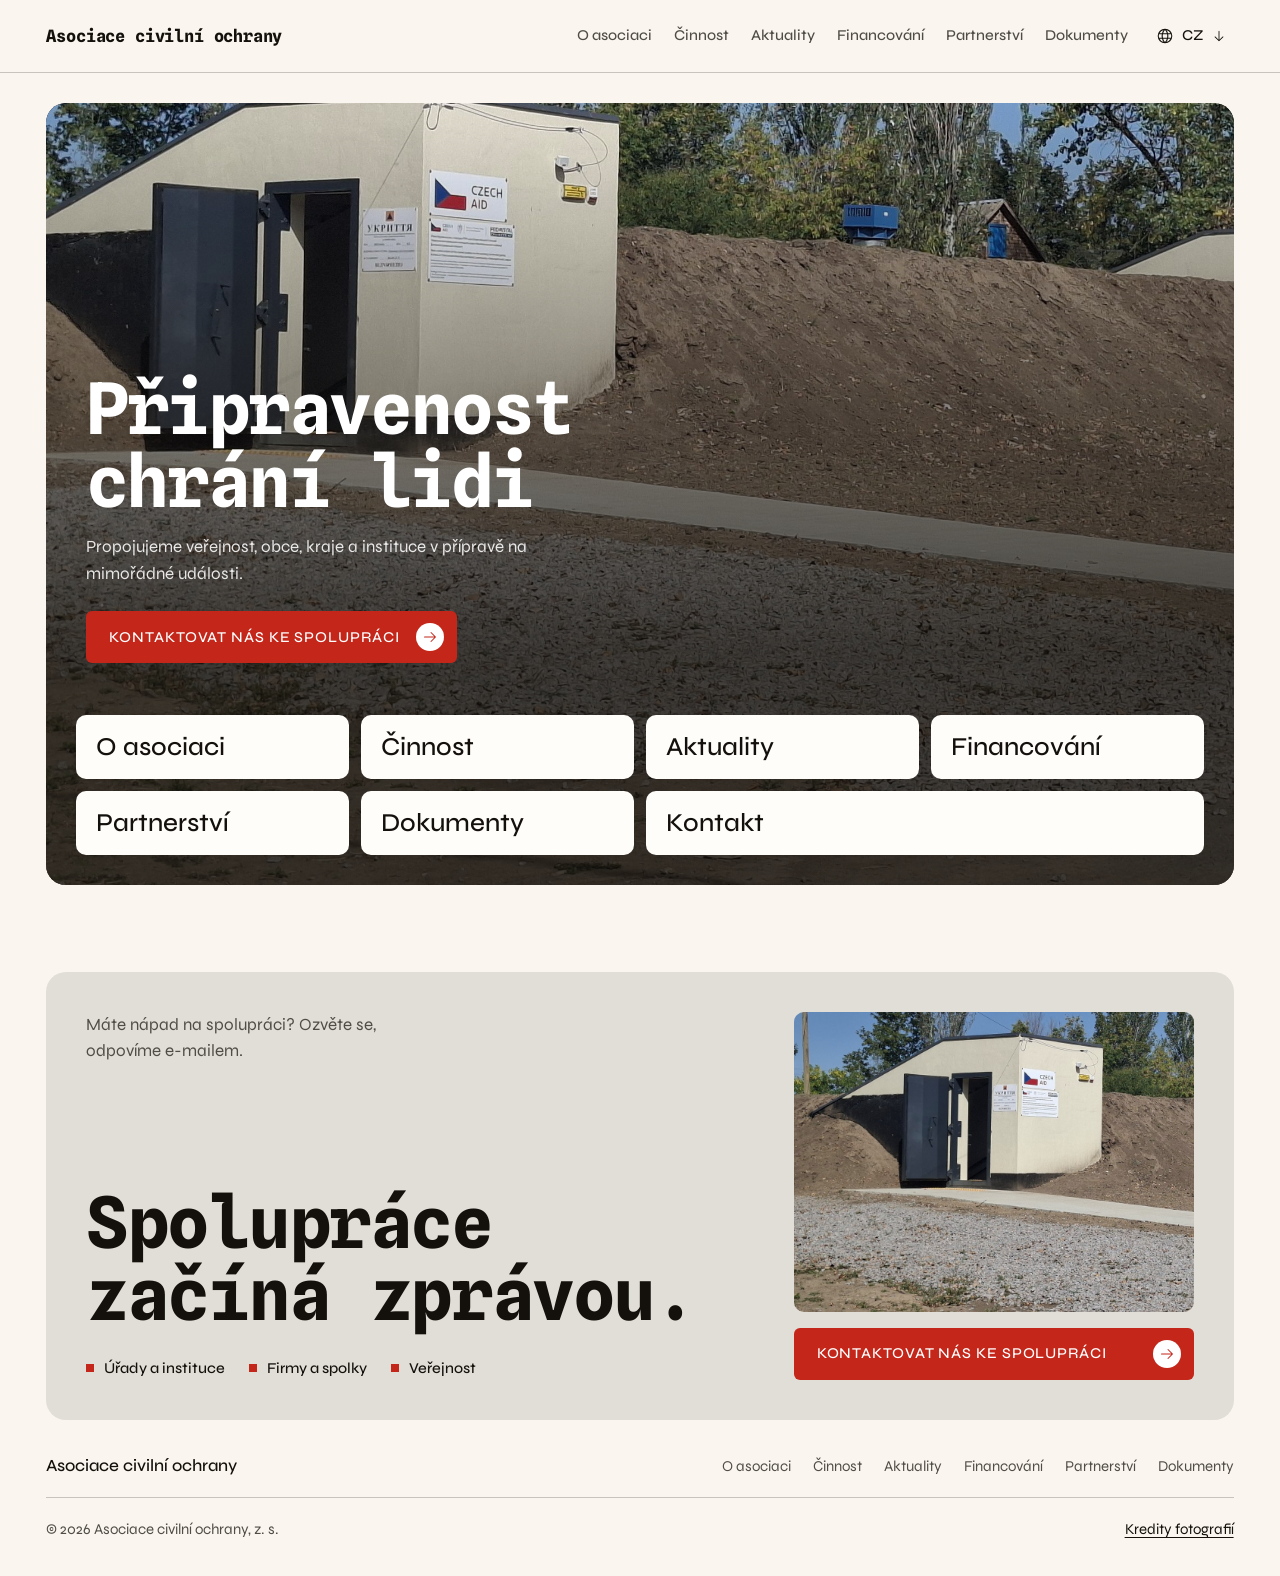
==== commit 65a7f678: "Favicon: červený čtverec s bílým A Co-Authored-By: Claude Opus 5.5 <noreply@anthropic.com>" ====
--- a/web-plna-verze/index.html
+++ b/web-plna-verze/index.html
@@ -8,6 +8,9 @@
   <meta name="theme-color" content="#FAF6EF">
   <link rel="preload" href="assets/fonts/SplineSansMono-Variable.ttf" as="font" type="font/ttf" crossorigin>
   <link rel="preload" href="assets/fonts/Syne-Variable.ttf" as="font" type="font/ttf" crossorigin>
+  <link rel="icon" href="favicon.ico" sizes="16x16 32x32 48x48">
+  <link rel="icon" href="assets/icons/icon-192.png" type="image/png" sizes="192x192">
+  <link rel="apple-touch-icon" href="apple-touch-icon.png">
   <link rel="stylesheet" href="css/styles.css">
   <script>if(!matchMedia('(prefers-reduced-motion: reduce)').matches){document.documentElement.classList.add('js-enter');setTimeout(function(){document.documentElement.classList.remove('js-enter')},2500)}</script>
   <script src="js/i18n.js" defer></script>
